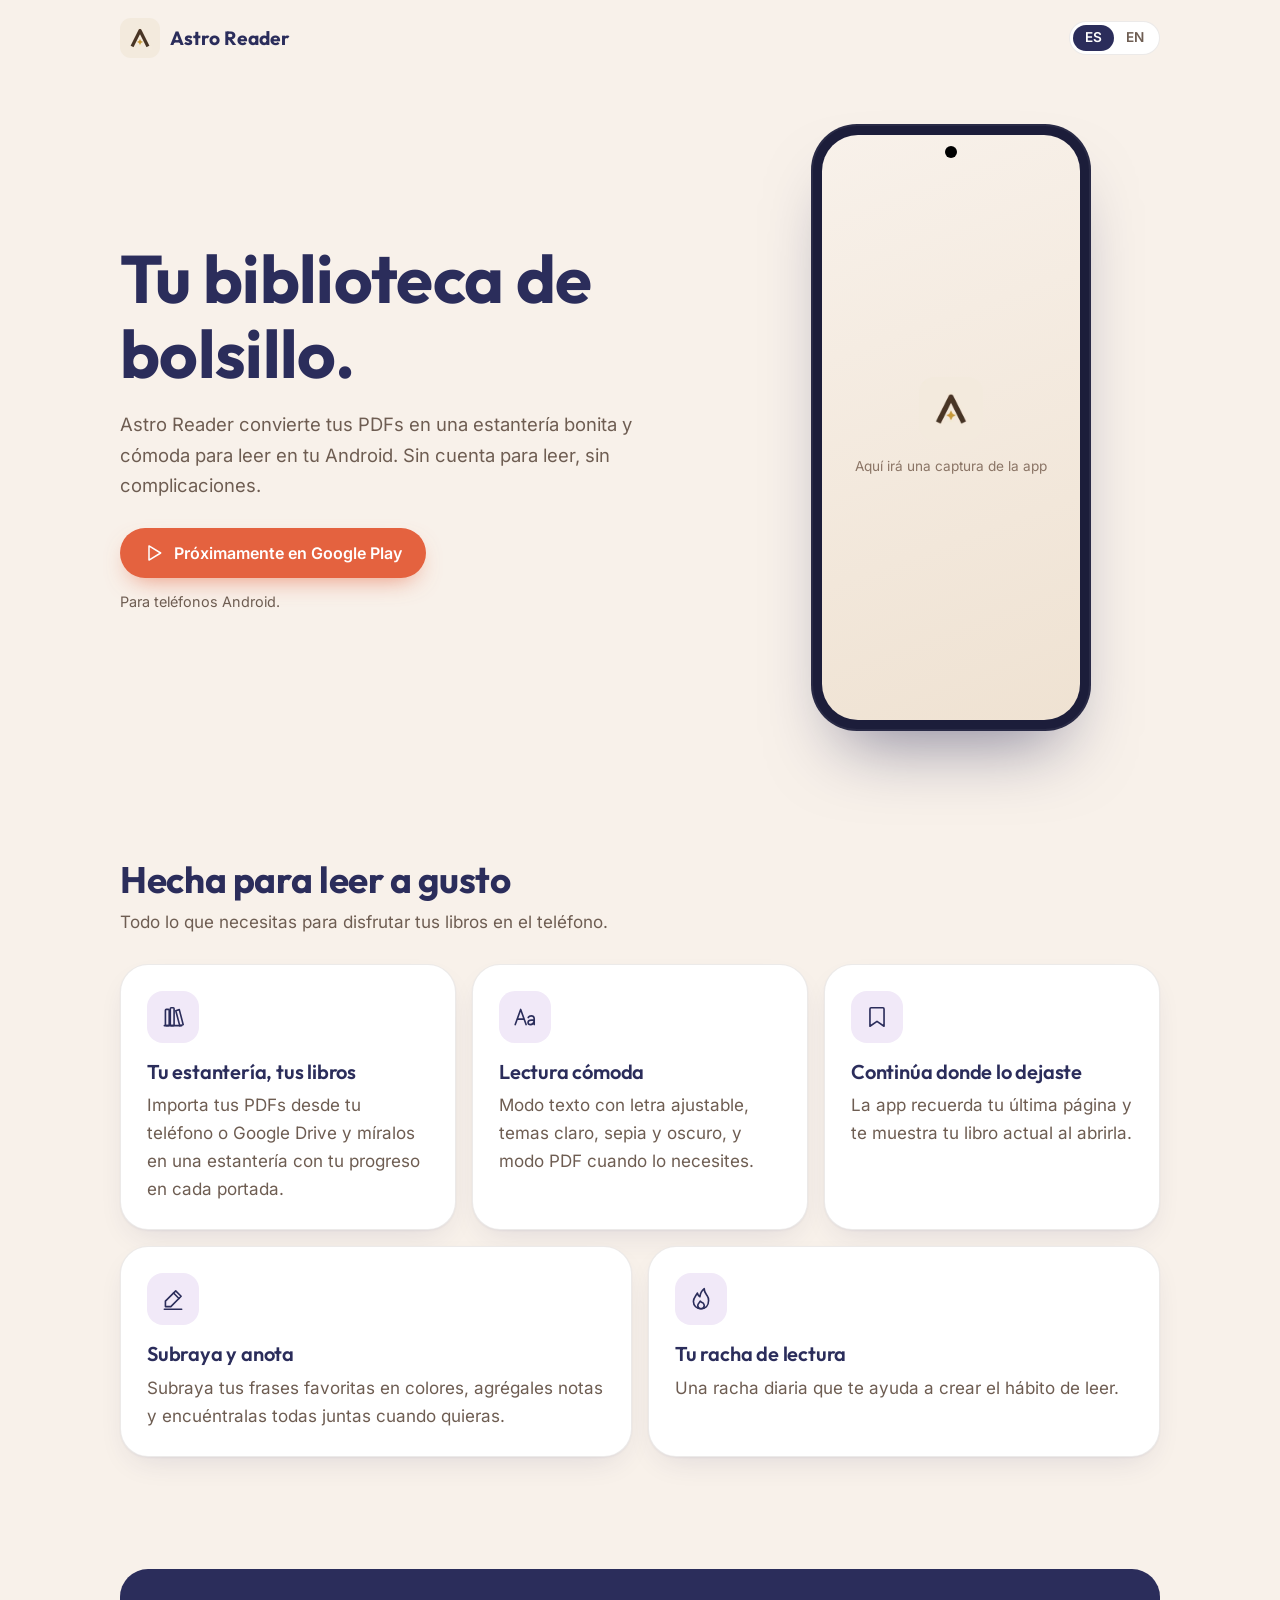
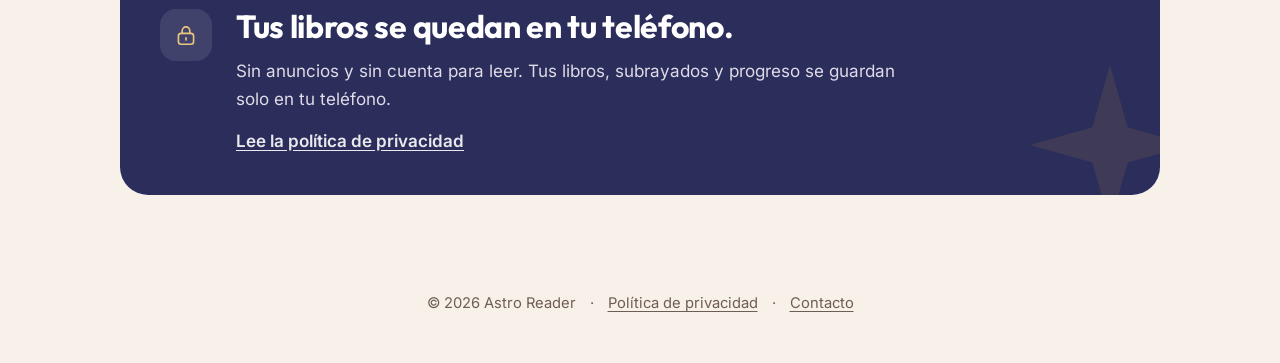
==== index.html @ 17009dff "Sitio web de Astro Reader: inicio y política de privacidad (ES/EN) Co-Authored-By: Claude Opus 5.5 <" ====
<!doctype html>
<html lang="es">
<head>
  <meta charset="utf-8">
  <meta name="viewport" content="width=device-width, initial-scale=1">
  <title>Astro Reader · Tu biblioteca de bolsillo</title>
  <meta name="description" content="Astro Reader convierte tus PDFs en una estantería bonita y cómoda para leer en tu Android. Modo texto, subrayados, notas y racha de lectura.">
  <meta name="theme-color" content="#F8F1EA" media="(prefers-color-scheme: light)">
  <meta name="theme-color" content="#16172C" media="(prefers-color-scheme: dark)">
  <link rel="icon" type="image/png" sizes="32x32" href="img/favicon-32.png">
  <link rel="apple-touch-icon" href="img/apple-touch-icon.png">
  <link rel="alternate" hreflang="es" href="https://astroreaderapp.github.io/">
  <link rel="alternate" hreflang="en" href="https://astroreaderapp.github.io/en/">
  <link rel="preload" href="fuentes/outfit-latin-700-normal.woff2" as="font" type="font/woff2" crossorigin>
  <link rel="stylesheet" href="estilos.css">

  <!-- Para compartir enlaces (WhatsApp, Facebook, X...) -->
  <meta property="og:type" content="website">
  <meta property="og:url" content="https://astroreaderapp.github.io/">
  <meta property="og:site_name" content="Astro Reader">
  <meta property="og:title" content="Astro Reader · Tu biblioteca de bolsillo">
  <meta property="og:description" content="Tus PDFs en una estantería bonita y cómoda para leer en tu Android.">
  <meta property="og:image" content="https://astroreaderapp.github.io/img/compartir.png">
  <meta property="og:image:width" content="1200">
  <meta property="og:image:height" content="630">
  <meta property="og:locale" content="es_MX">
  <meta name="twitter:card" content="summary_large_image">
</head>
<body>
  <a class="saltar" href="#contenido">Saltar al contenido</a>

  <header class="cabecera">
    <div class="contenedor">
      <a class="marca" href="index.html">
        <img src="img/logo.webp" width="40" height="40" alt="">
        Astro Reader
      </a>
      <nav class="idioma" aria-label="Idioma">
        <span aria-current="page" lang="es">ES</span>
        <a href="en/index.html" lang="en" hreflang="en">EN</a>
      </nav>
    </div>
  </header>

  <main id="contenido">
    <section class="hero">
      <div class="contenedor">
        <div>
          <h1>Tu biblioteca de bolsillo.</h1>
          <p class="subtitulo">Astro Reader convierte tus PDFs en una estantería bonita y cómoda para leer en tu Android. Sin cuenta para leer, sin complicaciones.</p>

          <!-- ENLACE DE GOOGLE PLAY: cuando la app esté publicada, cambia href="#" por
               https://play.google.com/store/apps/details?id=com.astroreader.app
               quita aria-disabled="true" y cambia el texto por "Descárgala en Google Play". -->
          <a class="boton" id="google-play" href="#" aria-disabled="true">
            <svg viewBox="0 0 24 24" fill="none" stroke="currentColor" stroke-width="1.8" stroke-linejoin="round" aria-hidden="true"><path d="M6 3.5v17l14-8.5z"/></svg>
            Próximamente en Google Play
          </a>
          <span class="nota-boton">Para teléfonos Android.</span>
        </div>

        <div class="telefono-zona">
          <div class="telefono">
            <div class="pantalla">
              <!-- CAPTURA: cambia este bloque por
                   <img src="img/captura-1.webp" alt="La estantería de Astro Reader con varios libros" width="1080" height="2340"> -->
              <div class="pantalla-vacia">
                <img src="img/logo.webp" width="64" height="64" alt="">
                <span>Aquí irá una captura de la app</span>
              </div>
            </div>
          </div>
        </div>
      </div>
    </section>

    <section aria-labelledby="t-funciones">
      <div class="contenedor">
        <h2 class="titulo-seccion" id="t-funciones">Hecha para leer a gusto</h2>
        <p class="intro-seccion">Todo lo que necesitas para disfrutar tus libros en el teléfono.</p>

        <div class="tarjetas">
          <article class="tarjeta">
            <div class="icono"><svg viewBox="0 0 24 24" aria-hidden="true"><path d="M4 20h16"/><rect x="5" y="5" width="3.5" height="15" rx="0.8"/><rect x="9.5" y="3.5" width="3.5" height="16.5" rx="0.8"/><path d="M14.6 6.2l3.2-1 3.6 13.8-3.2 1z"/></svg></div>
            <h3>Tu estantería, tus libros</h3>
            <p>Importa tus PDFs desde tu teléfono o Google Drive y míralos en una estantería con tu progreso en cada portada.</p>
          </article>

          <article class="tarjeta">
            <div class="icono"><svg viewBox="0 0 24 24" aria-hidden="true"><path d="M3 19l5-14 5 14M4.8 14h6.4"/><path d="M15 12.5c.6-1 1.6-1.5 2.8-1.5 1.8 0 2.7 1 2.7 2.7V19m0-3.3c-.5 2.2-1.7 3.3-3.4 3.3-1.4 0-2.3-.8-2.3-2 0-1.4 1.2-2.1 3.4-2.1h2.3"/></svg></div>
            <h3>Lectura cómoda</h3>
            <p>Modo texto con letra ajustable, temas claro, sepia y oscuro, y modo PDF cuando lo necesites.</p>
          </article>

          <article class="tarjeta">
            <div class="icono"><svg viewBox="0 0 24 24" aria-hidden="true"><path d="M6.5 3.5h11a1 1 0 0 1 1 1v16l-6.5-4.5-6.5 4.5v-16a1 1 0 0 1 1-1z"/></svg></div>
            <h3>Continúa donde lo dejaste</h3>
            <p>La app recuerda tu última página y te muestra tu libro actual al abrirla.</p>
          </article>

          <article class="tarjeta">
            <div class="icono"><svg viewBox="0 0 24 24" aria-hidden="true"><path d="M14.5 4.5l5 5L10 19H5v-5z"/><path d="M12.5 6.5l5 5"/><path d="M4 21.5h16"/></svg></div>
            <h3>Subraya y anota</h3>
            <p>Subraya tus frases favoritas en colores, agrégales notas y encuéntralas todas juntas cuando quieras.</p>
          </article>

          <article class="tarjeta">
            <div class="icono"><svg viewBox="0 0 24 24" aria-hidden="true"><path d="M12 21c-4 0-7-2.8-7-6.6 0-3.3 2.4-5.4 3.6-7.9.4 1.6 1.2 2.7 2.4 3.4C11.4 6.4 13 4 15 2.5c-.2 3 1.4 4.6 2.6 6.3 1 1.4 1.4 2.8 1.4 4.6C19 18.2 16 21 12 21z"/><path d="M12 21c-1.7 0-3-1.2-3-2.9 0-1.8 1.6-2.7 2.3-4.1.9 1 1.5 1.3 2.3 1.4.8 1 1.4 1.7 1.4 2.7 0 1.7-1.3 2.9-3 2.9z"/></svg></div>
            <h3>Tu racha de lectura</h3>
            <p>Una racha diaria que te ayuda a crear el hábito de leer.</p>
          </article>
        </div>
      </div>
    </section>

    <section aria-labelledby="t-privacidad">
      <div class="contenedor">
        <div class="privacidad-bloque">
          <div class="icono"><svg viewBox="0 0 24 24" aria-hidden="true"><rect x="5" y="10.5" width="14" height="10" rx="2.5"/><path d="M8.5 10.5V8a3.5 3.5 0 0 1 7 0v2.5"/><path d="M12 14.5v2"/></svg></div>
          <div>
            <h2 id="t-privacidad">Tus libros se quedan en tu teléfono.</h2>
            <p style="margin-top:12px">Sin anuncios y sin cuenta para leer. Tus libros, subrayados y progreso se guardan solo en tu teléfono.</p>
            <p style="margin-top:14px"><a href="privacidad.html">Lee la política de privacidad</a></p>
          </div>
        </div>
      </div>
    </section>
  </main>

  <footer class="pie">
    <div class="contenedor">
      <span>© 2026 Astro Reader</span>
      <span aria-hidden="true">·</span>
      <a href="privacidad.html">Política de privacidad</a>
      <span aria-hidden="true">·</span>
      <a href="mailto:contacto.astroreader@gmail.com">Contacto</a>
    </div>
  </footer>
</body>
</html>
---- estilos.css ----
/* Astro Reader · estilos del sitio
   Colores de la app: índigo #2B2D5B, coral #E4623F, crema #F8F1EA, dorado #C9993A, café #4A3426. */

@font-face { font-family: 'Inter'; src: url('fuentes/inter-latin-400-normal.woff2') format('woff2'); font-weight: 400; font-display: swap; }
@font-face { font-family: 'Inter'; src: url('fuentes/inter-latin-600-normal.woff2') format('woff2'); font-weight: 600; font-display: swap; }
@font-face { font-family: 'Outfit'; src: url('fuentes/outfit-latin-600-normal.woff2') format('woff2'); font-weight: 600; font-display: swap; }
@font-face { font-family: 'Outfit'; src: url('fuentes/outfit-latin-700-normal.woff2') format('woff2'); font-weight: 700; font-display: swap; }

:root {
  --indigo: #2B2D5B;
  --coral: #E4623F;
  --coral-texto: #B8452A; /* coral más oscuro para enlaces: se lee bien sobre crema */
  --crema: #F8F1EA;
  --dorado: #C9993A;
  --cafe: #4A3426;

  --fondo: var(--crema);
  --tarjeta: #FFFFFF;
  --texto: #3A2C24;
  --texto-suave: #6E5D52;
  --titulo: var(--indigo);
  --borde: rgba(74, 52, 38, 0.10);
  --sombra: 0 1px 2px rgba(43, 45, 91, 0.05), 0 12px 32px -12px rgba(43, 45, 91, 0.14);
  --destacado-fondo: var(--indigo);
  --destacado-texto: #F3EEF8;
  --icono: var(--indigo);
  --icono-fondo: #F1E9F8;
  --telefono: #1C1D3A;

  --radio: 28px;
  --radio-chico: 18px;
  --ancho: 1080px;
  color-scheme: light dark;
}

@media (prefers-color-scheme: dark) {
  :root {
    --fondo: #16172C;
    --tarjeta: #212341;
    --texto: #E9E2DA;
    --texto-suave: #B3AAB8;
    --titulo: #F3ECE3;
    --borde: rgba(255, 255, 255, 0.08);
    --sombra: 0 1px 2px rgba(0, 0, 0, 0.3), 0 12px 32px -12px rgba(0, 0, 0, 0.5);
    --destacado-fondo: #2B2D5B;
    --destacado-texto: #F3EEF8;
    --icono: #E9C77E;
    --icono-fondo: rgba(201, 153, 58, 0.14);
    --coral-texto: #F08A6C;
    --telefono: #0B0C18;
  }
}

* { box-sizing: border-box; }
html { -webkit-text-size-adjust: 100%; }
body {
  margin: 0;
  background: var(--fondo);
  color: var(--texto);
  font: 400 1.0625rem/1.65 'Inter', system-ui, -apple-system, 'Segoe UI', Roboto, sans-serif;
  -webkit-font-smoothing: antialiased;
}
img { max-width: 100%; height: auto; display: block; }
a { color: var(--coral-texto); text-underline-offset: 3px; }
a:focus-visible, button:focus-visible { outline: 3px solid var(--dorado); outline-offset: 3px; border-radius: 8px; }

h1, h2, h3 { font-family: 'Outfit', system-ui, sans-serif; color: var(--titulo); line-height: 1.12; margin: 0; letter-spacing: -0.01em; }

.saltar { position: absolute; left: -999px; top: 8px; background: var(--tarjeta); padding: 8px 14px; border-radius: 10px; z-index: 10; }
.saltar:focus { left: 16px; }

.contenedor { width: 100%; max-width: var(--ancho); margin: 0 auto; padding: 0 20px; }

/* ---------- Cabecera ---------- */
.cabecera { padding: 18px 0; }
.cabecera .contenedor { display: flex; align-items: center; justify-content: space-between; gap: 12px; }
.marca { display: flex; align-items: center; gap: 10px; text-decoration: none; color: var(--titulo); font: 700 1.2rem 'Outfit', sans-serif; }
.marca img { width: 40px; height: 40px; border-radius: 11px; }
.idioma { display: flex; background: var(--tarjeta); border: 1px solid var(--borde); border-radius: 999px; padding: 3px; font-size: 0.85rem; font-weight: 600; }
.idioma a, .idioma span { padding: 6px 12px; border-radius: 999px; text-decoration: none; color: var(--texto-suave); line-height: 1; }
.idioma [aria-current] { background: var(--indigo); color: #fff; }

/* ---------- Portada (hero) ---------- */
.hero { padding: 28px 0 56px; }
.hero .contenedor { display: grid; gap: 44px; align-items: center; }
.hero h1 { font-size: clamp(2.5rem, 9vw, 4.2rem); font-weight: 700; }
.hero .subtitulo { font-size: 1.15rem; color: var(--texto-suave); margin: 18px 0 28px; max-width: 32em; }

.boton {
  display: inline-flex; align-items: center; gap: 10px;
  background: var(--coral); color: #fff; text-decoration: none;
  font: 600 1rem 'Inter', sans-serif; padding: 15px 24px; border-radius: 999px;
  box-shadow: 0 10px 24px -10px rgba(228, 98, 63, 0.7);
}
.boton svg { width: 20px; height: 20px; }
.boton[aria-disabled="true"] { cursor: default; }
.nota-boton { display: block; margin-top: 12px; font-size: 0.9rem; color: var(--texto-suave); }

/* Maqueta de teléfono */
.telefono-zona { display: flex; justify-content: center; }
.telefono {
  position: relative; width: min(280px, 72vw); aspect-ratio: 9 / 19.5;
  background: var(--telefono); border-radius: 46px; padding: 11px;
  box-shadow: 0 40px 70px -30px rgba(43, 45, 91, 0.55), inset 0 0 0 2px rgba(255, 255, 255, 0.06);
}
.telefono::before { /* cámara */
  content: ''; position: absolute; top: 22px; left: 50%; width: 12px; height: 12px; margin-left: -6px;
  background: #000; border-radius: 50%; z-index: 2;
}
.pantalla { width: 100%; height: 100%; border-radius: 36px; overflow: hidden; background: #F5EBDD; position: relative; }
.pantalla img { width: 100%; height: 100%; object-fit: cover; }
/* Espacio para la captura mientras no la haya */
.pantalla-vacia {
  height: 100%; display: flex; flex-direction: column; align-items: center; justify-content: center; gap: 14px;
  color: #8A7465; font-size: 0.85rem; text-align: center; padding: 24px;
  background: linear-gradient(160deg, #F8F1EA, #EFE2D2);
}
.pantalla-vacia img { width: 64px; height: 64px; border-radius: 16px; }

/* ---------- Secciones ---------- */
section { padding: 40px 0; }
.titulo-seccion { font-size: clamp(1.7rem, 5vw, 2.3rem); font-weight: 700; margin-bottom: 8px; }
.intro-seccion { color: var(--texto-suave); margin: 0 0 28px; }

.tarjetas { display: grid; gap: 16px; }
.tarjeta {
  background: var(--tarjeta); border: 1px solid var(--borde); border-radius: var(--radio);
  padding: 26px; box-shadow: var(--sombra);
}
.tarjeta h3 { font-size: 1.25rem; font-weight: 600; margin: 18px 0 8px; }
.tarjeta p { margin: 0; color: var(--texto-suave); }
.icono {
  width: 52px; height: 52px; border-radius: 16px; display: grid; place-items: center;
  background: var(--icono-fondo); color: var(--icono);
}
.icono svg { width: 26px; height: 26px; fill: none; stroke: currentColor; stroke-width: 1.5; stroke-linecap: round; stroke-linejoin: round; }

/* Bloque de privacidad */
.privacidad-bloque {
  background: var(--destacado-fondo); color: var(--destacado-texto);
  border-radius: var(--radio); padding: 34px 28px; display: grid; gap: 18px;
  position: relative; overflow: hidden;
}
.privacidad-bloque::after { /* estrella dorada del logo, de adorno */
  content: ''; position: absolute; right: -30px; bottom: -30px; width: 160px; height: 160px;
  background: var(--dorado); opacity: 0.12;
  clip-path: polygon(50% 0, 61% 39%, 100% 50%, 61% 61%, 50% 100%, 39% 61%, 0 50%, 39% 39%);
}
.privacidad-bloque h2 { color: #fff; font-size: clamp(1.5rem, 4.6vw, 2rem); font-weight: 700; }
.privacidad-bloque p { margin: 0; opacity: 0.9; max-width: 40em; }
.privacidad-bloque .icono { background: rgba(255, 255, 255, 0.1); color: #E9C77E; }
.privacidad-bloque a { color: #fff; font-weight: 600; }

/* ---------- Pie ---------- */
.pie { padding: 40px 0 48px; color: var(--texto-suave); font-size: 0.92rem; }
.pie .contenedor { display: flex; flex-wrap: wrap; gap: 6px 14px; justify-content: center; text-align: center; }
.pie a { color: var(--texto-suave); }
@media (max-width: 479px) {
  .pie .contenedor { gap: 6px 20px; }
  .pie span[aria-hidden] { display: none; }
}

/* ---------- Página de texto (política) ---------- */
.documento { padding: 16px 0 24px; }
.documento .hoja {
  background: var(--tarjeta); border: 1px solid var(--borde); border-radius: var(--radio);
  padding: 30px 22px; box-shadow: var(--sombra); max-width: 760px; margin: 0 auto;
}
.documento h1 { font-size: clamp(1.9rem, 6vw, 2.6rem); font-weight: 700; }
.documento .fecha { color: var(--texto-suave); margin: 10px 0 26px; font-size: 0.95rem; }
.documento h2 { font-size: 1.3rem; font-weight: 600; margin: 34px 0 10px; padding-top: 22px; border-top: 1px solid var(--borde); }
.documento h3 { font-size: 1.05rem; font-weight: 600; margin: 20px 0 6px; }
.documento ul { padding-left: 1.2em; }
.documento li { margin: 6px 0; }
.documento li::marker { color: var(--dorado); }
.documento strong { color: var(--titulo); font-weight: 600; }
.resumen {
  background: var(--icono-fondo); border-radius: var(--radio-chico); padding: 18px 20px; margin: 0 0 8px;
}
.resumen p { margin: 0 0 6px; }
.resumen ul { margin: 0; }
.volver { display: inline-block; margin: 0 auto 6px; font-weight: 600; text-decoration: none; }

/* ---------- Pantallas más grandes ---------- */
@media (min-width: 640px) {
  .tarjetas { grid-template-columns: repeat(2, 1fr); }
  .privacidad-bloque { grid-template-columns: auto 1fr; align-items: start; padding: 40px; gap: 24px; }
  .documento .hoja { padding: 44px 48px; }
}
@media (min-width: 900px) {
  .hero { padding: 48px 0 72px; }
  .hero .contenedor { grid-template-columns: 1.15fr 0.85fr; gap: 56px; }
  .tarjetas { grid-template-columns: repeat(6, 1fr); }
  .tarjetas .tarjeta { grid-column: span 2; }
  .tarjetas .tarjeta:nth-child(4), .tarjetas .tarjeta:nth-child(5) { grid-column: span 3; }
  section { padding: 56px 0; }
}

@media (prefers-reduced-motion: no-preference) {
  .boton { transition: transform 0.15s ease, box-shadow 0.15s ease; }
  a.boton:not([aria-disabled="true"]):hover { transform: translateY(-2px); }
}
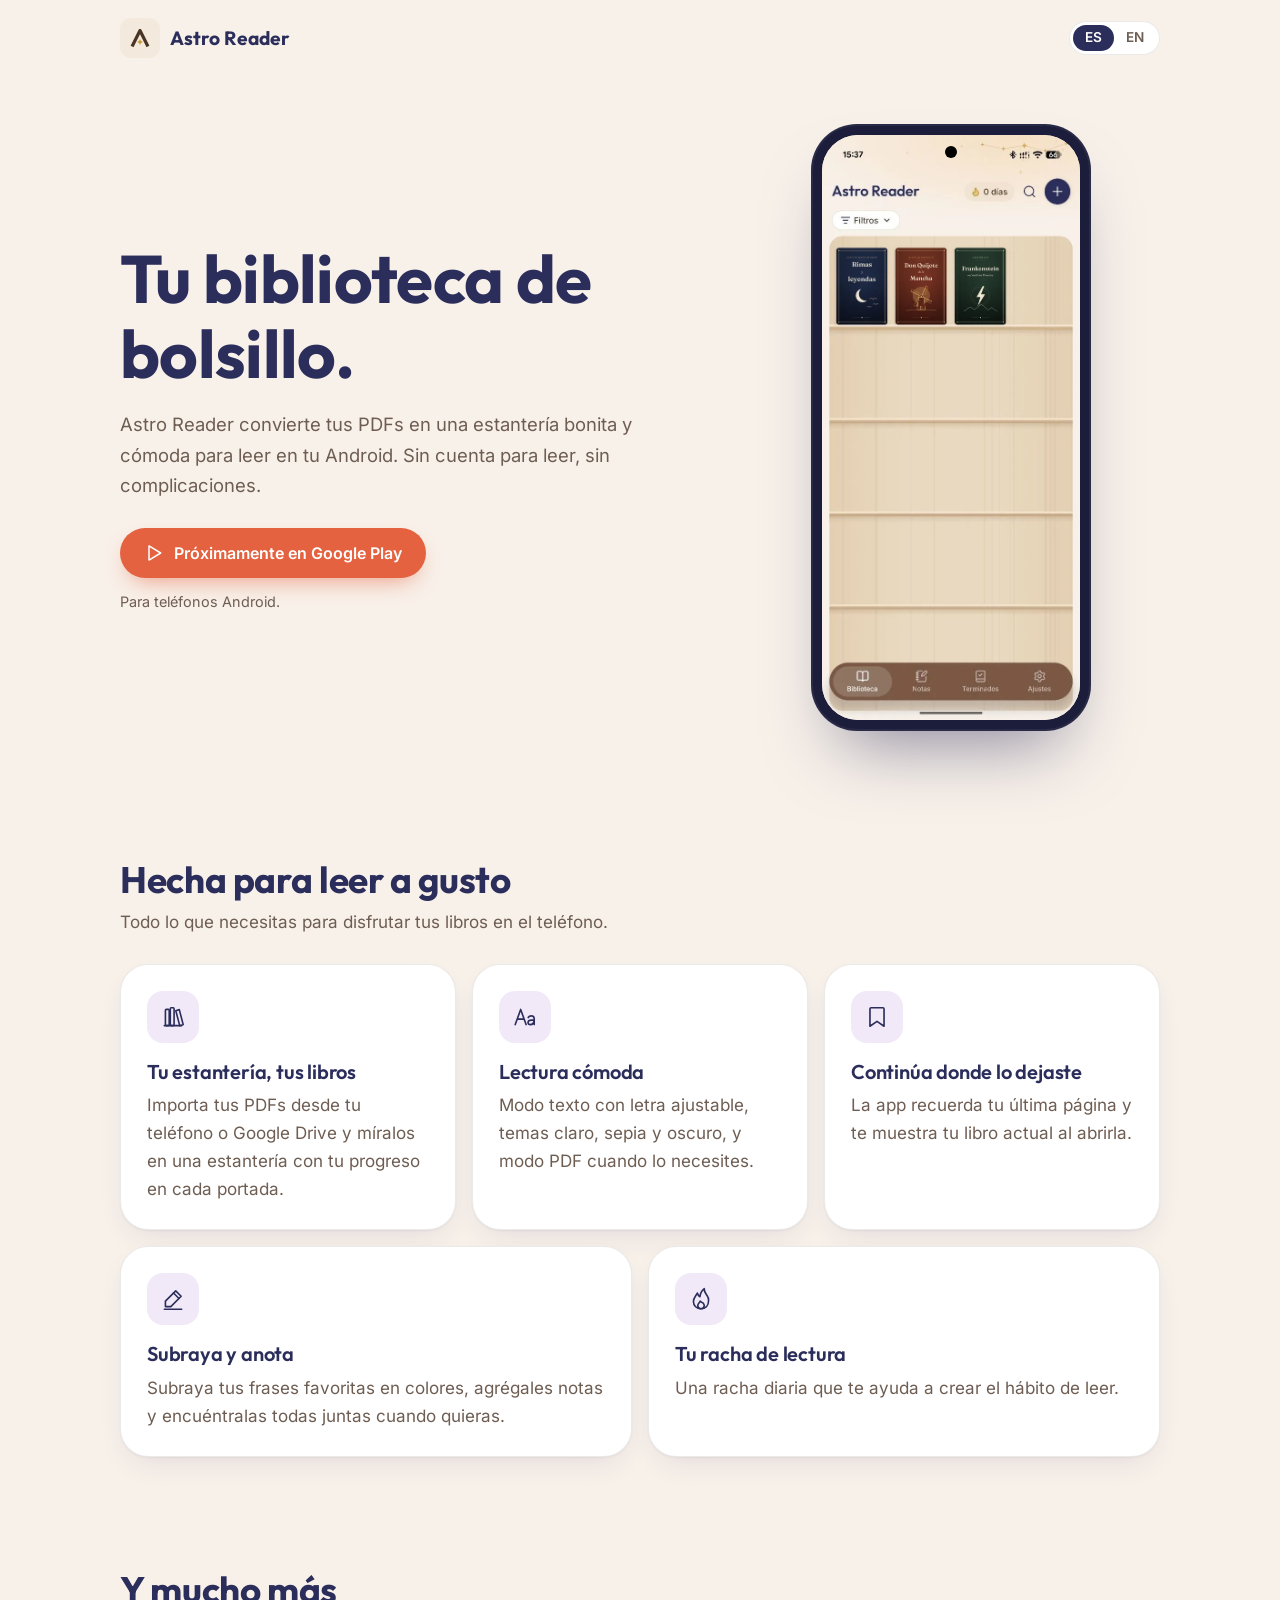
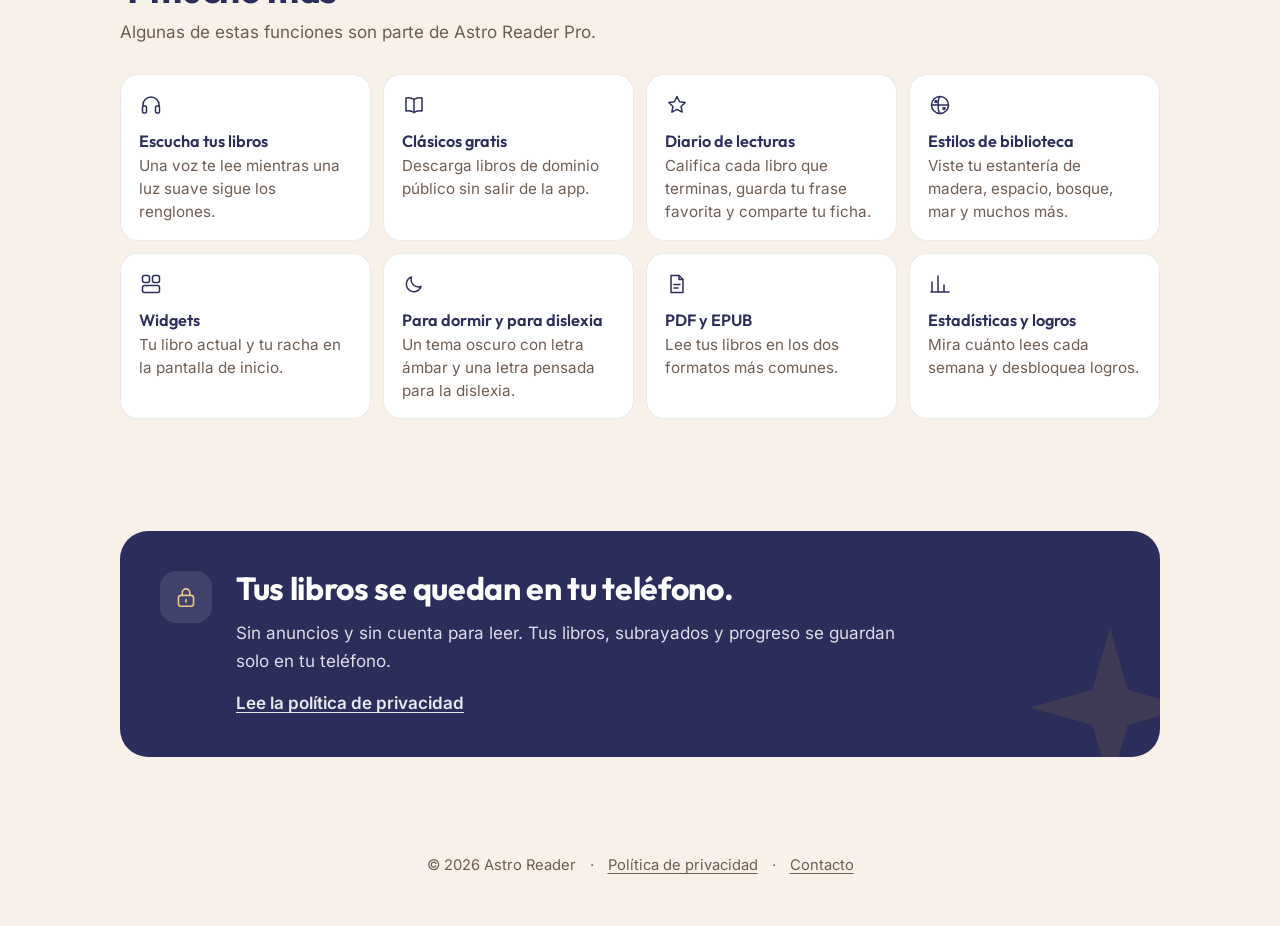
==== commit c1fac3f6: "Capturas de la app en la maqueta y sección «Y mucho más» (ES/EN) Co-Authored-By: Claude Opus 5.5 <no" ====
--- a/index.html
+++ b/index.html
@@ -62,11 +62,11 @@
         <div class="telefono-zona">
           <div class="telefono">
             <div class="pantalla">
-              <!-- CAPTURA: cambia este bloque por
-                   <img src="img/captura-1.webp" alt="La estantería de Astro Reader con varios libros" width="1080" height="2340"> -->
-              <div class="pantalla-vacia">
-                <img src="img/logo.webp" width="64" height="64" alt="">
-                <span>Aquí irá una captura de la app</span>
+              <!-- Capturas de la app (portadas propias de libros de dominio público). Cambian solas. -->
+              <div class="capturas">
+                <img src="img/captura-1.webp" width="575" height="1280" alt="La estantería de Astro Reader con Rimas y leyendas, Don Quijote de la Mancha y Frankenstein">
+                <img src="img/captura-2.webp" width="575" height="1280" alt="La misma estantería con el estilo Espacio, de noche con estrellas" loading="lazy">
+                <img src="img/captura-3.webp" width="575" height="1280" alt="Pantalla para elegir el estilo de la biblioteca" loading="lazy">
               </div>
             </div>
           </div>
@@ -113,6 +113,23 @@
       </div>
     </section>
 
+    <section aria-labelledby="t-mas">
+      <div class="contenedor">
+        <h2 class="titulo-seccion" id="t-mas">Y mucho más</h2>
+        <p class="intro-seccion">Algunas de estas funciones son parte de Astro Reader Pro.</p>
+        <ul class="extras">
+          <li><svg viewBox="0 0 24 24" aria-hidden="true"><path d="M4 13v-1a8 8 0 0 1 16 0v1"/><rect x="3.5" y="13" width="4" height="7" rx="1.5"/><rect x="16.5" y="13" width="4" height="7" rx="1.5"/></svg><div><strong>Escucha tus libros</strong><span>Una voz te lee mientras una luz suave sigue los renglones.</span></div></li>
+          <li><svg viewBox="0 0 24 24" aria-hidden="true"><path d="M12 6.5C10 5 7 4.5 4 5v13c3-.5 6 0 8 1.5 2-1.5 5-2 8-1.5V5c-3-.5-6 0-8 1.5z"/><path d="M12 6.5v13"/></svg><div><strong>Clásicos gratis</strong><span>Descarga libros de dominio público sin salir de la app.</span></div></li>
+          <li><svg viewBox="0 0 24 24" aria-hidden="true"><path d="M12 3.5l2.5 5.2 5.7.8-4.1 4 1 5.6-5.1-2.7-5.1 2.7 1-5.6-4.1-4 5.7-.8z"/></svg><div><strong>Diario de lecturas</strong><span>Califica cada libro que terminas, guarda tu frase favorita y comparte tu ficha.</span></div></li>
+          <li><svg viewBox="0 0 24 24" aria-hidden="true"><circle cx="12" cy="12" r="8.5"/><path d="M12 3.5c-2.5 2.5-2.5 14.5 0 17M3.5 12h17"/><circle cx="8" cy="8.5" r="1"/><circle cx="16" cy="15.5" r="1"/></svg><div><strong>Estilos de biblioteca</strong><span>Viste tu estantería de madera, espacio, bosque, mar y muchos más.</span></div></li>
+          <li><svg viewBox="0 0 24 24" aria-hidden="true"><rect x="3.5" y="3.5" width="7" height="7" rx="2"/><rect x="13.5" y="3.5" width="7" height="7" rx="2"/><rect x="3.5" y="13.5" width="17" height="7" rx="2"/></svg><div><strong>Widgets</strong><span>Tu libro actual y tu racha en la pantalla de inicio.</span></div></li>
+          <li><svg viewBox="0 0 24 24" aria-hidden="true"><path d="M19 14.5A7.5 7.5 0 0 1 9.5 5a7.5 7.5 0 1 0 9.5 9.5z"/></svg><div><strong>Para dormir y para dislexia</strong><span>Un tema oscuro con letra ámbar y una letra pensada para la dislexia.</span></div></li>
+          <li><svg viewBox="0 0 24 24" aria-hidden="true"><path d="M6 3.5h8l4 4v13H6z"/><path d="M14 3.5v4h4"/><path d="M9 12.5h6M9 16h4"/></svg><div><strong>PDF y EPUB</strong><span>Lee tus libros en los dos formatos más comunes.</span></div></li>
+          <li><svg viewBox="0 0 24 24" aria-hidden="true"><path d="M4 20V10M10 20V4M16 20v-7M21 20H3"/></svg><div><strong>Estadísticas y logros</strong><span>Mira cuánto lees cada semana y desbloquea logros.</span></div></li>
+        </ul>
+      </div>
+    </section>
+
     <section aria-labelledby="t-privacidad">
       <div class="contenedor">
         <div class="privacidad-bloque">
--- a/estilos.css
+++ b/estilos.css
@@ -109,6 +109,35 @@
 }
 .pantalla { width: 100%; height: 100%; border-radius: 36px; overflow: hidden; background: #F5EBDD; position: relative; }
 .pantalla img { width: 100%; height: 100%; object-fit: cover; }
+/* Capturas que cambian solas (con fundido); sin animación si la persona pidió menos movimiento */
+.capturas { position: relative; width: 100%; height: 100%; }
+.capturas img { position: absolute; inset: 0; width: 100%; height: 100%; object-fit: cover; object-position: top; }
+.capturas img + img { opacity: 0; }
+@media (prefers-reduced-motion: no-preference) {
+  .capturas img { animation: fundido 15s infinite; }
+  .capturas img:nth-child(1) { animation-name: fundido-primera; }
+  .capturas img:nth-child(2) { animation-delay: 5s; }
+  .capturas img:nth-child(3) { animation-delay: 10s; }
+}
+@keyframes fundido-primera { 0%, 30% { opacity: 1; } 36%, 94% { opacity: 0; } 100% { opacity: 1; } }
+@keyframes fundido { 0% { opacity: 0; } 6%, 33% { opacity: 1; } 39%, 100% { opacity: 0; } }
+
+/* Lista "Y mucho más" */
+.extras { list-style: none; margin: 0; padding: 0; display: grid; gap: 12px; }
+.extras li {
+  display: flex; gap: 14px; align-items: flex-start;
+  background: var(--tarjeta); border: 1px solid var(--borde); border-radius: var(--radio-chico);
+  padding: 16px 18px;
+}
+.extras svg {
+  flex: none; width: 24px; height: 24px; margin-top: 2px; color: var(--icono);
+  fill: none; stroke: currentColor; stroke-width: 1.5; stroke-linecap: round; stroke-linejoin: round;
+}
+.extras strong { display: block; font: 600 1.02rem/1.3 'Outfit', sans-serif; color: var(--titulo); margin-bottom: 3px; }
+.extras span { display: block; color: var(--texto-suave); font-size: 0.95rem; line-height: 1.5; }
+@media (min-width: 640px) { .extras { grid-template-columns: repeat(2, 1fr); } }
+@media (min-width: 900px) { .extras { grid-template-columns: repeat(4, 1fr); } .extras li { flex-direction: column; } }
+
 /* Espacio para la captura mientras no la haya */
 .pantalla-vacia {
   height: 100%; display: flex; flex-direction: column; align-items: center; justify-content: center; gap: 14px;
